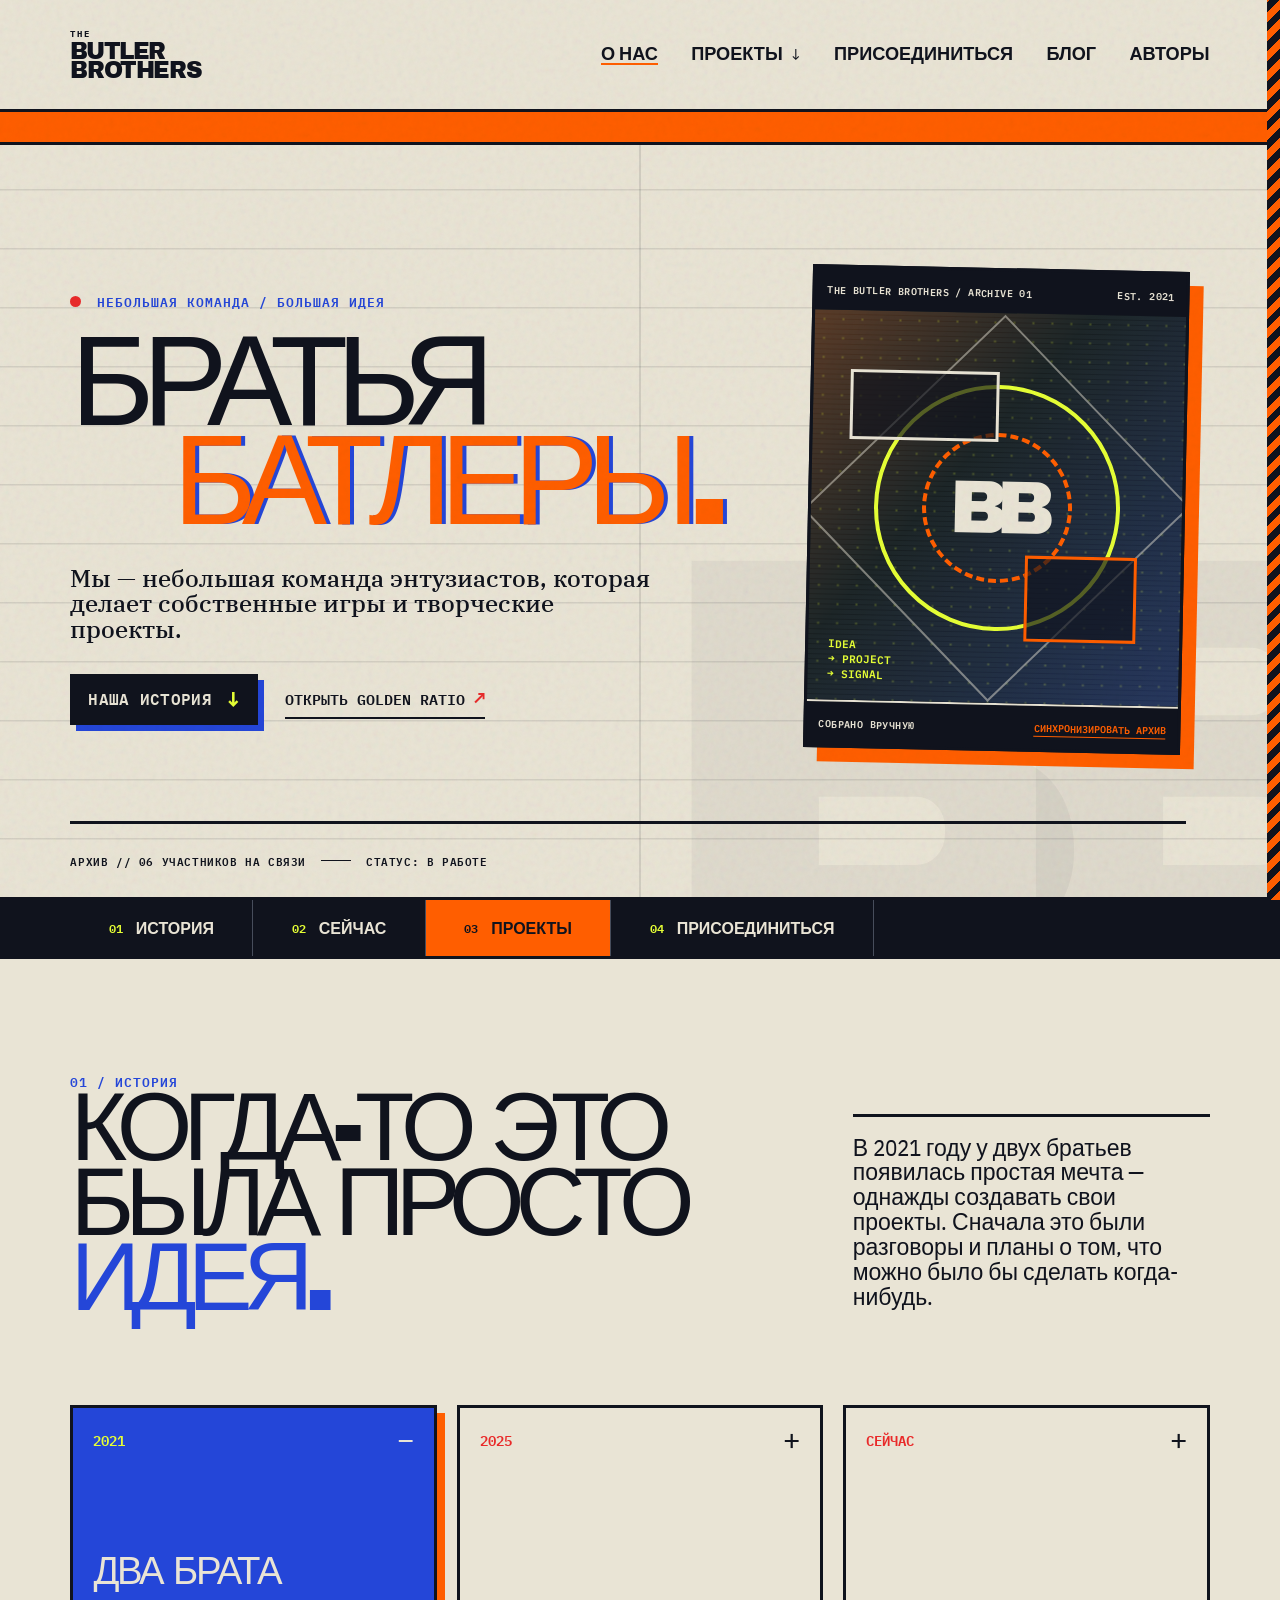
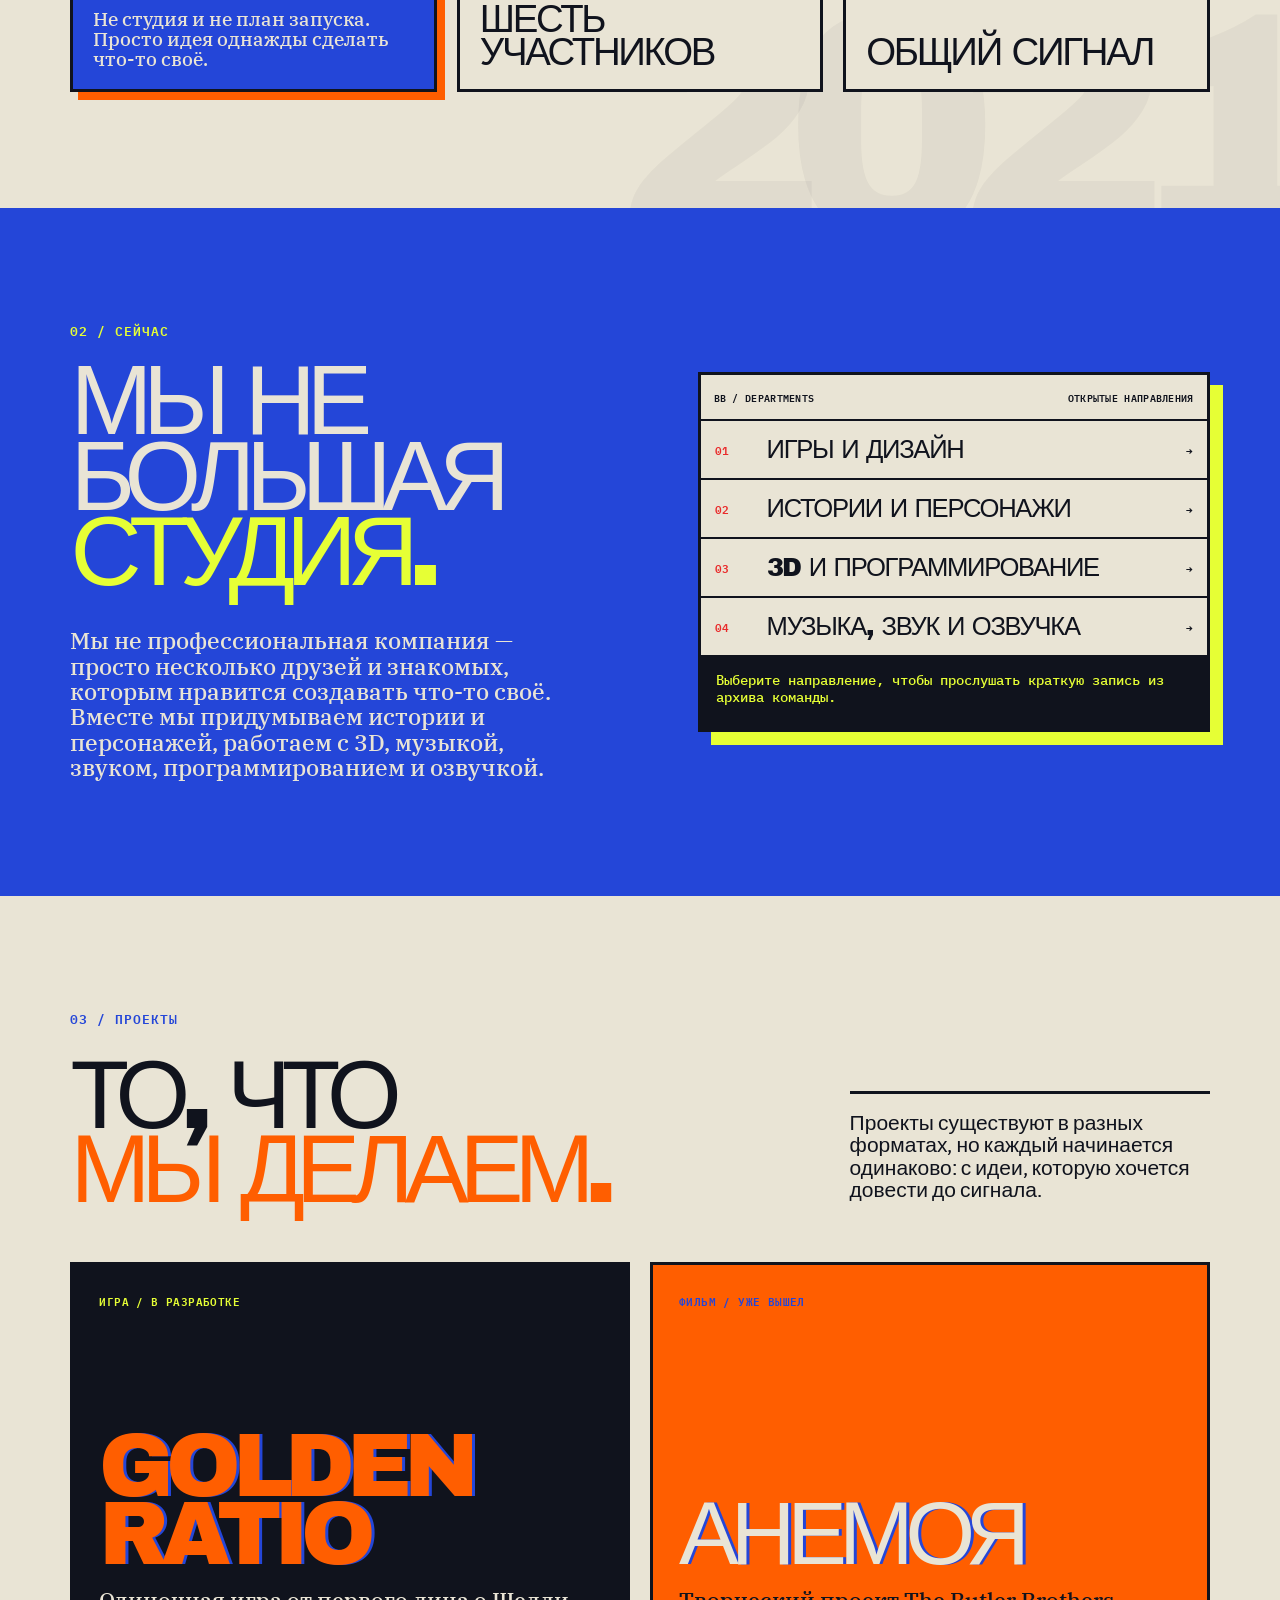
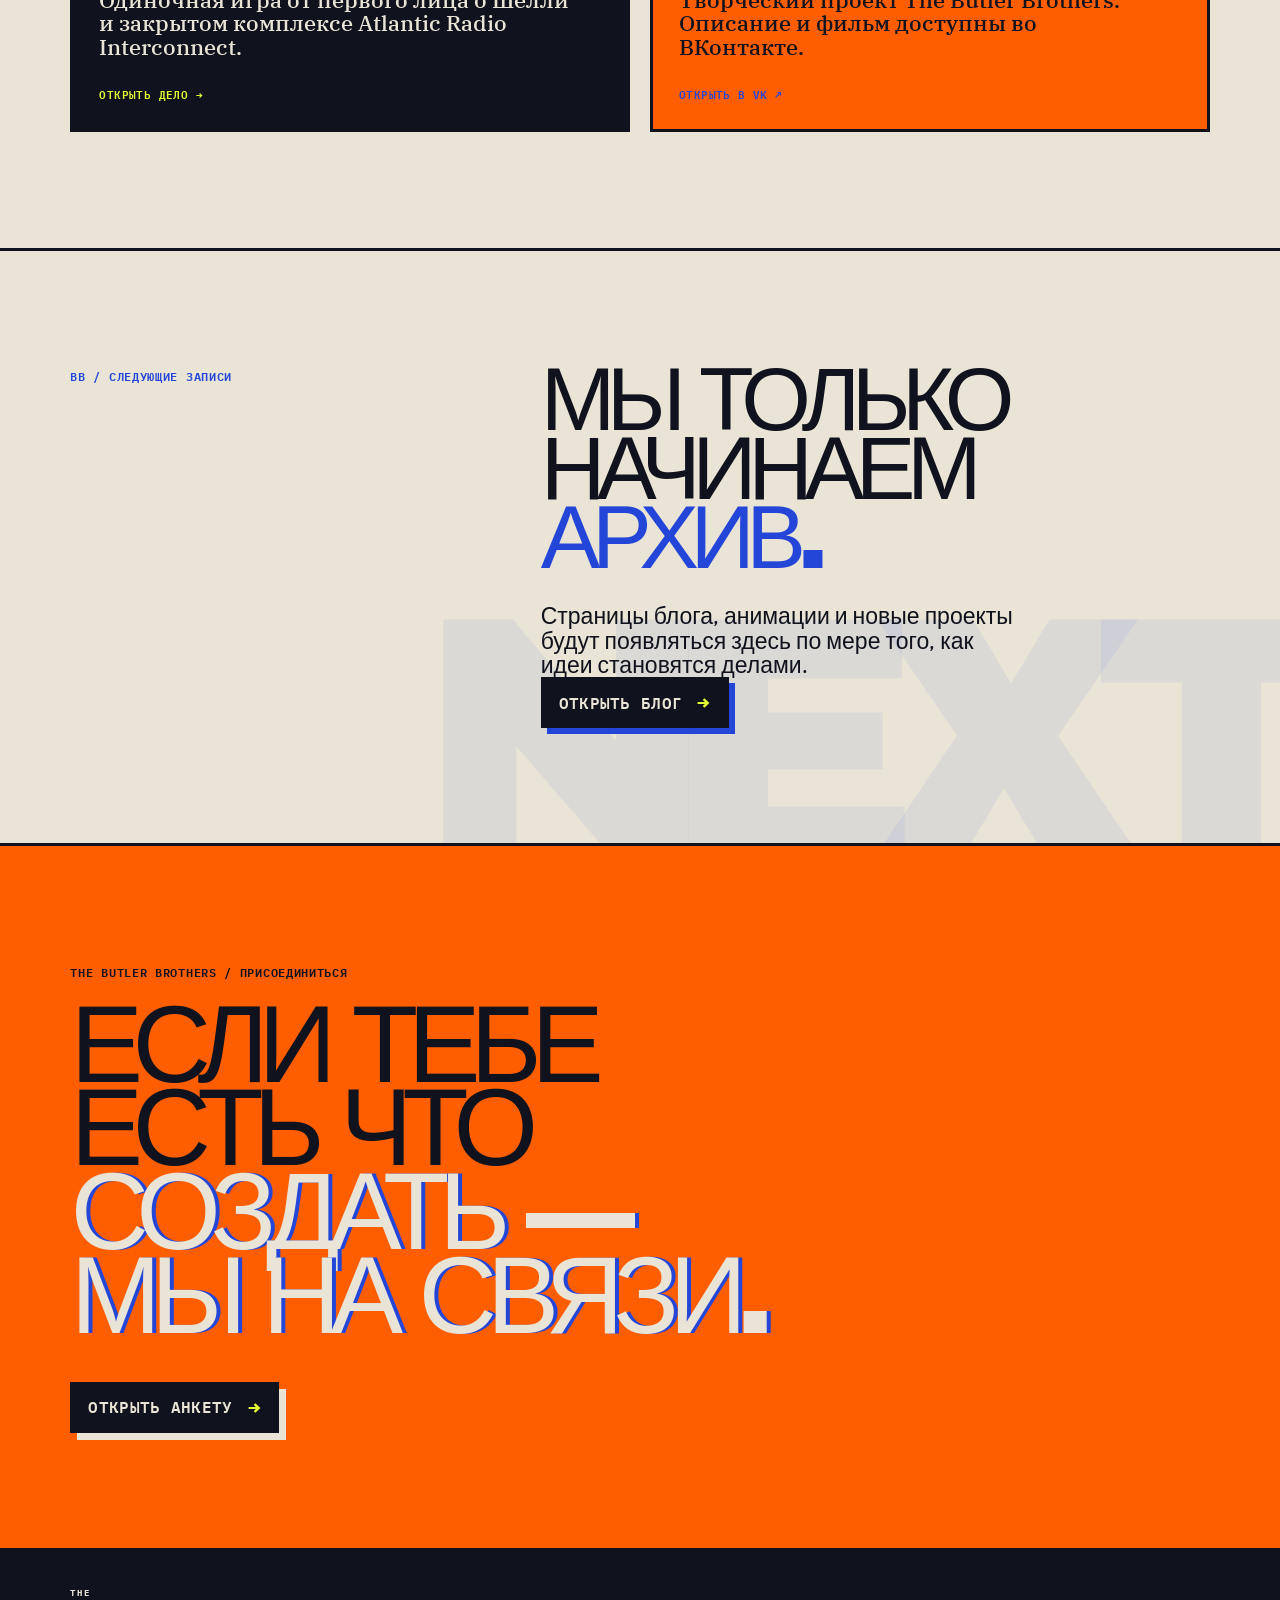
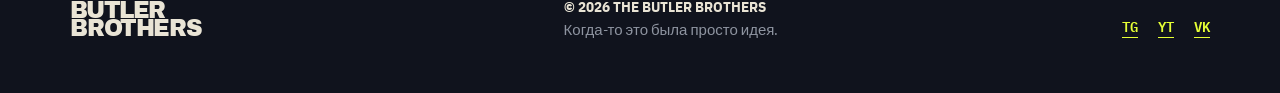
==== index.html @ ba4787a3 "Initial website version" ====
<!doctype html>
<html lang="ru">
  <head>
    <meta charset="UTF-8" />
    <meta name="viewport" content="width=device-width, initial-scale=1.0" />
    <meta name="description" content="Братья Батлеры — независимая команда, создающая игры и творческие проекты." />
    <title>Братья Батлеры — игры и творческие проекты</title>
    <link rel="preconnect" href="https://fonts.googleapis.com" />
    <link rel="preconnect" href="https://fonts.gstatic.com" crossorigin />
    <link href="https://fonts.googleapis.com/css2?family=Archivo+Black&family=IBM+Plex+Mono:wght@400;500;600&family=IBM+Plex+Sans+Condensed:wght@400;500;600;700&family=IBM+Plex+Serif:ital,wght@0,500;0,600;1,500&display=swap" rel="stylesheet" />
    <link rel="stylesheet" href="css/about.css" />
  </head>
  <body class="bb-site">
    <div class="paper-noise" aria-hidden="true"></div>
    <div class="edge-tape" aria-hidden="true"></div>

    <header class="bb-header" id="top">
      <a class="bb-wordmark" href="#top" aria-label="Братья Батлеры — в начало"><span>THE</span>BUTLER<br />BROTHERS</a>
      <nav class="bb-nav" aria-label="Навигация студии">
        <a class="is-active" href="#about">О нас</a>
        <details class="projects-menu">
          <summary>Проекты <span>↓</span></summary>
          <div class="projects-popover">
            <details class="submenu"><summary>Игры <b>→</b></summary><div class="submenu-popover"><a href="golden-ratio.html">Golden Ratio <small>в разработке</small></a></div></details>
            <details class="submenu"><summary>Фильмы <b>→</b></summary><div class="submenu-popover"><a href="https://vk.ru/wall-231162998_2" target="_blank" rel="noreferrer">Анемоя <small>описание</small></a><a href="https://vk.ru/video-231162998_456239020" target="_blank" rel="noreferrer">Смотреть фильм <small>VK ↗</small></a></div></details>
            <a href="#archive">Анимация <small>архив</small></a>
          </div>
        </details>
        <a href="join.html">Присоединиться</a>
        <a href="blog.html">Блог</a>
        <a href="authors.html">Авторы</a>
      </nav>
      <button class="mobile-menu" type="button" aria-expanded="false">МЕНЮ <span>+</span></button>
    </header>
    <nav class="mobile-nav" hidden aria-label="Мобильная навигация">
      <a href="#about">О нас</a><a href="golden-ratio.html">Golden Ratio</a><a href="https://vk.ru/wall-231162998_2" target="_blank" rel="noreferrer">Фильм «Анемоя»</a><a href="join.html">Присоединиться</a><a href="blog.html">Блог</a><a href="authors.html">Авторы</a>
    </nav>

    <div class="signal-ticker" aria-hidden="true"><div>THE BUTLER BROTHERS / INDEPENDENT PROJECTS / STORIES, GAMES, SOUND AND 3D / ESTABLISHED AS AN IDEA IN 2021 /</div></div>

    <main>
      <section class="hero" id="about" aria-labelledby="main-title">
        <div class="hero-copy">
          <p class="eyebrow"><span></span> НЕБОЛЬШАЯ КОМАНДА / БОЛЬШАЯ ИДЕЯ</p>
          <h1 id="main-title">БРАТЬЯ<br /><em>БАТЛЕРЫ.</em></h1>
          <p class="hero-lead">Мы — небольшая команда энтузиастов, которая делает собственные игры и творческие проекты.</p>
          <div class="hero-actions"><a class="dark-button" href="#story">НАША ИСТОРИЯ <b>↓</b></a><a class="text-link" href="golden-ratio.html">ОТКРЫТЬ GOLDEN RATIO <span>↗</span></a></div>
        </div>
        <div class="hero-object" aria-label="Архивный объект The Butler Brothers">
          <div class="object-top"><span>THE BUTLER BROTHERS / ARCHIVE 01</span><span>EST. 2021</span></div>
          <div class="object-core"><div class="object-ring ring-one"></div><div class="object-ring ring-two"></div><div class="object-block block-a"></div><div class="object-block block-b"></div><div class="object-grid" aria-hidden="true"></div><b>BB</b><span class="object-label">IDEA<br />→ PROJECT<br />→ SIGNAL</span></div>
          <div class="object-bottom"><span>СОБРАНО ВРУЧНУЮ</span><button type="button" data-sync-archive>СИНХРОНИЗИРОВАТЬ АРХИВ</button></div>
        </div>
        <div class="hero-status"><span data-archive-status>АРХИВ // 06 УЧАСТНИКОВ НА СВЯЗИ</span><i></i><span>СТАТУС: В РАБОТЕ</span></div>
      </section>

      <nav class="section-nav" aria-label="Навигация по странице"><a href="#story"><b>01</b> История</a><a href="#today"><b>02</b> Сейчас</a><a href="#projects"><b>03</b> Проекты</a><a href="join.html"><b>04</b> Присоединиться</a></nav>

      <section class="story" id="story">
        <div class="section-label">01 / ИСТОРИЯ</div>
        <div class="story-intro reveal"><h2>КОГДА-ТО ЭТО<br />БЫЛА ПРОСТО<br /><span>ИДЕЯ.</span></h2><p>В 2021 году у двух братьев появилась простая мечта — однажды создавать свои проекты. Сначала это были разговоры и планы о том, что можно было бы сделать когда-нибудь.</p></div>
        <div class="timeline" aria-label="История команды">
          <button class="timeline-card is-open reveal" type="button" aria-expanded="true"><span>2021</span><b>ДВА БРАТА</b><p>Не студия и не план запуска. Просто идея однажды сделать что-то своё.</p><i>−</i></button>
          <button class="timeline-card reveal" type="button" aria-expanded="false"><span>2025</span><b>ШЕСТЬ УЧАСТНИКОВ</b><p>К идее присоединились новые люди, и двое постепенно стали командой.</p><i>+</i></button>
          <button class="timeline-card reveal" type="button" aria-expanded="false"><span>СЕЙЧАС</span><b>ОБЩИЙ СИГНАЛ</b><p>Игры, истории, персонажи и первый мир, который можно пройти до конца.</p><i>+</i></button>
        </div>
      </section>

      <section class="today" id="today">
        <div class="today-copy reveal"><div class="section-label light">02 / СЕЙЧАС</div><h2>МЫ НЕ<br />БОЛЬШАЯ<br /><span>СТУДИЯ.</span></h2><p>Мы не профессиональная компания — просто несколько друзей и знакомых, которым нравится создавать что-то своё. Вместе мы придумываем истории и персонажей, работаем с 3D, музыкой, звуком, программированием и озвучкой.</p></div>
        <div class="departments reveal" aria-label="Направления команды">
          <div class="department-head"><span>BB / DEPARTMENTS</span><span>ОТКРЫТЫЕ НАПРАВЛЕНИЯ</span></div>
          <div class="department-list"><button type="button" data-department="01"><b>01</b><span>ИГРЫ И ДИЗАЙН</span><i>→</i></button><button type="button" data-department="02"><b>02</b><span>ИСТОРИИ И ПЕРСОНАЖИ</span><i>→</i></button><button type="button" data-department="03"><b>03</b><span>3D И ПРОГРАММИРОВАНИЕ</span><i>→</i></button><button type="button" data-department="04"><b>04</b><span>МУЗЫКА, ЗВУК И ОЗВУЧКА</span><i>→</i></button></div>
          <p data-department-output>Выберите направление, чтобы прослушать краткую запись из архива команды.</p>
        </div>
      </section>

      <section class="projects" id="projects">
        <div class="section-label">03 / ПРОЕКТЫ</div>
        <div class="projects-head reveal"><h2>ТО, ЧТО<br /><span>МЫ ДЕЛАЕМ.</span></h2><p>Проекты существуют в разных форматах, но каждый начинается одинаково: с идеи, которую хочется довести до сигнала.</p></div>
        <div class="projects-grid">
          <a class="project-card golden reveal" href="golden-ratio.html"><span>ИГРА / В РАЗРАБОТКЕ</span><h3>GOLDEN<br />RATIO</h3><p>Одиночная игра от первого лица о Шелли и закрытом комплексе Atlantic Radio Interconnect.</p><b>ОТКРЫТЬ ДЕЛО →</b></a>
          <a class="project-card anemoya reveal" href="https://vk.ru/wall-231162998_2" target="_blank" rel="noreferrer"><span>ФИЛЬМ / УЖЕ ВЫШЕЛ</span><h3>АНЕМОЯ</h3><p>Творческий проект The Butler Brothers. Описание и фильм доступны во ВКонтакте.</p><b>ОТКРЫТЬ В VK ↗</b></a>
        </div>
      </section>

      <section class="archive" id="archive">
        <div class="archive-mark">BB / СЛЕДУЮЩИЕ ЗАПИСИ</div>
        <div><h2>МЫ ТОЛЬКО<br />НАЧИНАЕМ<br /><span>АРХИВ.</span></h2><p>Страницы блога, анимации и новые проекты будут появляться здесь по мере того, как идеи становятся делами.</p><a class="dark-button" href="blog.html">ОТКРЫТЬ БЛОГ <b>→</b></a></div>
      </section>

      <section class="join" id="join"><p>THE BUTLER BROTHERS / ПРИСОЕДИНИТЬСЯ</p><h2>ЕСЛИ ТЕБЕ<br />ЕСТЬ ЧТО<br /><span>СОЗДАТЬ —<br />МЫ НА СВЯЗИ.</span></h2><a class="dark-button light-shadow" href="join.html">ОТКРЫТЬ АНКЕТУ <b>→</b></a></section>
    </main>

    <footer><a class="bb-wordmark footer-mark" href="#top"><span>THE</span>BUTLER<br />BROTHERS</a><div><b>© 2026 THE BUTLER BROTHERS</b><p>Когда-то это была просто идея.</p></div><div class="footer-links"><a href="#">TG</a><a href="#">YT</a><a href="#">VK</a></div></footer>
    <script src="js/about.js"></script>
  </body>
</html>
---- css/about.css ----
:root{--paper:#e9e4d5;--ink:#10131d;--blue:#2446d8;--orange:#ff5e00;--red:#e92a2a;--acid:#e6ff35;--mono:"IBM Plex Mono",monospace;--sans:"IBM Plex Sans Condensed",Arial,sans-serif;--serif:"IBM Plex Serif",Georgia,serif;--heavy:"Archivo Black",Impact,sans-serif}*{box-sizing:border-box}html{scroll-behavior:smooth}body{margin:0;background:var(--paper);color:var(--ink);font-family:var(--sans);font-size:18px;overflow-x:hidden}a{color:inherit;text-decoration:none}.paper-noise{position:fixed;inset:0;z-index:60;pointer-events:none;opacity:.08;background-image:url("data:image/svg+xml,%3Csvg viewBox='0 0 180 180' xmlns='http://www.w3.org/2000/svg'%3E%3Cfilter id='noise'%3E%3CfeTurbulence type='fractalNoise' baseFrequency='.85' numOctaves='4' stitchTiles='stitch'/%3E%3C/filter%3E%3Crect width='100%25' height='100%25' filter='url(%23noise)'/%3E%3C/svg%3E");mix-blend-mode:multiply}.edge-tape{position:fixed;z-index:61;right:0;top:0;bottom:0;width:13px;background:repeating-linear-gradient(-45deg,var(--orange) 0 7px,var(--ink) 7px 14px)}.bb-header{height:112px;padding:18px 5.5vw;display:flex;align-items:center;justify-content:space-between;gap:30px;background:var(--paper);border-bottom:3px solid var(--ink);position:relative;z-index:15}.bb-wordmark{width:150px;font:400 23px/.79 var(--heavy);letter-spacing:-1.4px}.bb-wordmark span{display:block;margin-bottom:5px;font:700 9px/1 var(--mono);letter-spacing:2px}.bb-nav{display:flex;align-items:center;gap:clamp(20px,2.6vw,48px);font:600 clamp(17px,1.42vw,21px)/1 var(--sans);text-transform:uppercase}.bb-nav>a,.projects-menu>summary{white-space:nowrap;border-bottom:2px solid transparent;transition:border-color .2s}.bb-nav>a:hover,.bb-nav>a.is-active,.projects-menu>summary:hover{border-bottom-color:var(--orange)}details summary{list-style:none;cursor:pointer}details summary::-webkit-details-marker{display:none}.projects-menu{position:relative}.projects-menu>summary{display:flex;align-items:center;gap:8px}.projects-menu>summary span{font:400 16px var(--mono)}.projects-popover{position:absolute;z-index:30;right:0;top:calc(100% + 25px);min-width:286px;padding:12px;background:var(--blue);border:3px solid var(--ink);box-shadow:8px 8px 0 var(--orange)}.projects-menu:not([open]) .projects-popover,.submenu:not([open]) .submenu-popover{display:none}.projects-popover>a,.submenu>summary{display:flex;justify-content:space-between;align-items:center;gap:14px;padding:15px 13px;border-bottom:1px solid rgba(255,255,255,.45);color:var(--paper);font:600 20px/1 var(--sans);text-transform:uppercase}.projects-popover>a:last-child{border:0}.projects-popover small{font:400 10px var(--mono);text-transform:none;opacity:.7}.submenu>summary b{font:400 19px var(--mono)}.submenu-popover{margin:0 0 6px;border-left:6px solid var(--acid);background:var(--ink)}.submenu-popover a{display:flex;justify-content:space-between;gap:12px;padding:13px 14px;color:var(--paper);font:600 17px/1 var(--sans);text-transform:uppercase}.mobile-menu,.mobile-nav{display:none}.signal-ticker{height:33px;overflow:hidden;white-space:nowrap;border-bottom:3px solid var(--ink);background:var(--orange);font:600 13px/30px var(--mono);letter-spacing:1px}.signal-ticker>div{display:inline-block;padding-left:100%;animation:moveTicker 28s linear infinite}.hero{min-height:calc(100vh - 145px);padding:clamp(63px,8vw,132px) 5.5vw 0;display:grid;grid-template-columns:1.06fr .94fr;grid-template-rows:auto 76px;gap:50px 7vw;align-items:center;position:relative;overflow:hidden;border-bottom:3px solid var(--ink);background:linear-gradient(90deg,transparent 49.9%,rgba(16,19,29,.18) 50%,transparent 50.1%),repeating-linear-gradient(0deg,transparent 0 57px,rgba(16,19,29,.1) 58px 59px),var(--paper)}.hero:before{content:"BB";position:absolute;right:-.1em;bottom:-.12em;color:rgba(16,19,29,.045);font:400 clamp(300px,45vw,670px)/.7 var(--heavy);letter-spacing:-.18em}.hero-copy{position:relative;z-index:1}.eyebrow,.section-label{margin:0;color:var(--blue);font:600 13px/1.3 var(--mono);letter-spacing:1px}.eyebrow span{display:inline-block;width:11px;height:11px;margin-right:7px;border-radius:50%;background:var(--red);animation:blink 1.2s steps(2) infinite}.hero h1,.story h2,.today h2,.projects h2,.archive h2,.join h2{margin:24px 0 0;font:400 clamp(72px,10vw,165px)/.77 var(--heavy);letter-spacing:-.095em;text-transform:uppercase}.hero h1 em{display:block;padding-left:clamp(36px,8vw,130px);font-style:normal;color:var(--orange);text-shadow:4px 0 var(--blue)}.hero-lead{max-width:580px;margin:34px 0 31px;font:500 clamp(22px,1.9vw,29px)/1.06 var(--serif)}.hero-actions{display:flex;flex-wrap:wrap;align-items:center;gap:27px}.dark-button{display:inline-flex;gap:15px;align-items:center;padding:15px 18px;background:var(--ink);box-shadow:6px 6px 0 var(--blue);color:var(--paper);font:600 16px/1 var(--mono);letter-spacing:.3px;text-transform:uppercase;transition:transform .2s,box-shadow .2s}.dark-button:hover{transform:translate(4px,4px);box-shadow:2px 2px 0 var(--blue)}.dark-button b{color:var(--acid);font-size:21px}.text-link{border-bottom:2px solid var(--ink);padding:4px 0;font:600 15px var(--mono)}.text-link span{color:var(--red);font-size:19px}.hero-object{width:min(100%,530px);justify-self:end;border:3px solid var(--ink);background:var(--ink);box-shadow:14px 14px 0 var(--orange);transform:rotate(1.2deg);position:relative;z-index:1}.object-top,.object-bottom{display:flex;justify-content:space-between;gap:10px;padding:12px;color:var(--paper);font:600 10px var(--mono);letter-spacing:.4px}.object-core{height:390px;position:relative;overflow:hidden;background:radial-gradient(circle at 50% 50%,rgba(230,255,53,.23),transparent 2px) 0 0/19px 19px,repeating-linear-gradient(0deg,rgba(0,0,0,.22) 0 1px,transparent 1px 5px),#1d2628}.object-core:after{content:"";position:absolute;inset:0;background:linear-gradient(130deg,rgba(255,94,0,.27),transparent 40%,rgba(36,70,216,.3));mix-blend-mode:screen}.object-ring{position:absolute;z-index:1;border:4px solid var(--acid);border-radius:50%;left:50%;top:50%;transform:translate(-50%,-50%);animation:orbit 12s linear infinite}.ring-one{width:246px;height:246px}.ring-two{width:150px;height:150px;border-color:var(--orange);border-style:dashed;animation-direction:reverse;animation-duration:9s}.object-block{position:absolute;z-index:2;border:3px solid var(--paper);background:rgba(16,19,29,.67)}.block-a{width:40%;height:18%;left:10%;top:15%}.block-b{width:30%;height:22%;right:12%;bottom:16%;border-color:var(--orange)}.object-grid{position:absolute;z-index:1;inset:14%;border:2px solid rgba(233,228,213,.48);transform:rotate(45deg)}.object-core>b{position:absolute;z-index:3;left:50%;top:50%;transform:translate(-50%,-50%);color:var(--paper);font:400 75px/.7 var(--heavy);letter-spacing:-.14em}.object-label{position:absolute;z-index:3;left:20px;bottom:19px;color:var(--acid);font:600 11px/1.35 var(--mono)}.object-bottom{border-top:2px solid var(--paper)}.object-bottom button{padding:0;border:0;border-bottom:1px solid var(--orange);background:none;color:var(--orange);font:600 10px var(--mono);cursor:pointer}.hero-status{grid-column:1/3;display:flex;align-items:center;gap:15px;height:76px;position:relative;z-index:1;border-top:3px solid var(--ink);font:600 11px var(--mono);letter-spacing:.6px}.hero-status i{width:30px;border-top:1px solid var(--ink)}.section-nav{display:flex;overflow-x:auto;background:var(--ink);border-bottom:3px solid var(--ink);padding-left:5.5vw;position:sticky;top:0;z-index:14}.section-nav a{flex:0 0 auto;display:flex;gap:13px;align-items:center;padding:18px clamp(20px,3vw,52px);border-right:1px solid #474d5b;color:var(--paper);font:600 16px var(--sans);text-transform:uppercase}.section-nav a b{color:var(--acid);font:600 12px var(--mono)}.section-nav a:hover,.section-nav a.is-active{background:var(--orange);color:var(--ink)}.section-nav a.is-active b{color:var(--ink)}.story{padding:clamp(75px,9vw,150px) 5.5vw;position:relative;background:var(--paper);overflow:hidden}.story:after{content:"2021";position:absolute;right:-.06em;bottom:-.1em;color:rgba(16,19,29,.04);font:400 clamp(180px,25vw,420px)/.7 var(--heavy);letter-spacing:-.13em}.story-intro{display:grid;grid-template-columns:1.1fr .6fr;gap:10vw;align-items:end;position:relative;z-index:1}.story h2{margin:0;font-size:clamp(58px,7.6vw,128px)}.story h2 span{color:var(--blue)}.story-intro p{margin:0 0 7px;max-width:480px;border-top:3px solid var(--ink);padding-top:18px;font-size:clamp(22px,1.8vw,28px);line-height:1.08}.timeline{position:relative;z-index:1;display:grid;grid-template-columns:repeat(3,1fr);gap:20px;margin-top:clamp(55px,7vw,105px)}.timeline-card{min-height:287px;display:flex;flex-direction:column;align-items:flex-start;gap:0;padding:20px;border:3px solid var(--ink);background:var(--paper);color:var(--ink);text-align:left;cursor:pointer;transition:background .25s,transform .25s,box-shadow .25s}.timeline-card:hover,.timeline-card.is-open{background:var(--blue);color:var(--paper);transform:translateY(-7px);box-shadow:8px 8px 0 var(--orange)}.timeline-card>span{font:600 14px var(--mono);color:var(--red)}.timeline-card.is-open>span{color:var(--acid)}.timeline-card b{margin-top:auto;font:400 clamp(31px,3vw,47px)/.86 var(--heavy);letter-spacing:-.06em}.timeline-card p{max-height:0;overflow:hidden;margin:0;font:500 19px/1.06 var(--serif);transition:max-height .3s ease,margin .3s}.timeline-card.is-open p{max-height:120px;margin-top:21px}.timeline-card i{position:absolute;font:400 29px/.7 var(--mono);align-self:flex-end;top:24px;font-style:normal}.today{padding:clamp(75px,9vw,150px) 5.5vw;background:var(--blue);color:var(--paper);display:grid;grid-template-columns:1fr 1fr;gap:9vw;align-items:center}.section-label.light{color:var(--acid)}.today h2{font-size:clamp(56px,7.7vw,129px)}.today h2 span{color:var(--acid)}.today-copy>p{max-width:510px;margin:37px 0 0;font:500 clamp(22px,1.8vw,28px)/1.1 var(--serif)}.departments{border:3px solid var(--ink);box-shadow:13px 13px 0 var(--acid);background:var(--paper);color:var(--ink)}.department-head{display:flex;justify-content:space-between;gap:12px;padding:13px;border-bottom:2px solid var(--ink);font:600 10px var(--mono);letter-spacing:.3px}.department-list button{width:100%;display:grid;grid-template-columns:42px 1fr auto;gap:10px;align-items:center;padding:17px 14px;border:0;border-bottom:2px solid var(--ink);background:transparent;color:inherit;text-align:left;cursor:pointer;transition:background .2s}.department-list button:last-child{border:0}.department-list button:hover,.department-list button.is-selected{background:var(--orange)}.department-list b,.department-list i{font:600 11px var(--mono);font-style:normal}.department-list b{color:var(--red)}.department-list span{font:400 clamp(21px,2vw,31px)/.9 var(--heavy);letter-spacing:-.05em}.departments>p{min-height:74px;margin:0;padding:15px;border-top:2px solid var(--ink);font:500 14px/1.25 var(--mono);background:var(--ink);color:var(--acid)}.projects{padding:clamp(75px,9vw,150px) 5.5vw;background:var(--paper)}.projects-head{display:flex;align-items:end;justify-content:space-between;gap:70px;margin-top:32px}.projects h2{margin:0;font-size:clamp(59px,7.5vw,126px)}.projects h2 span{color:var(--orange)}.projects-head p{max-width:360px;margin:0 0 7px;border-top:3px solid var(--ink);padding-top:17px;font-size:21px;line-height:1.07}.projects-grid{display:grid;grid-template-columns:1fr 1fr;gap:20px;margin-top:55px}.project-card{min-height:470px;padding:26px;display:flex;flex-direction:column;border:3px solid var(--ink);transition:transform .25s,box-shadow .25s}.project-card:hover{transform:translateY(-8px);box-shadow:11px 11px 0 var(--blue)}.project-card>span,.project-card>b{font:600 11px var(--mono);letter-spacing:.4px}.project-card h3{margin:auto 0 20px;font:400 clamp(55px,7vw,110px)/.76 var(--heavy);letter-spacing:-.09em}.project-card p{max-width:480px;margin:0 0 26px;font:500 22px/1.07 var(--serif)}.golden{background:var(--ink);color:var(--paper)}.golden>span{color:var(--acid)}.golden h3{color:var(--orange);text-shadow:3px 0 var(--blue)}.golden>b{color:var(--acid)}.anemoya{background:var(--orange);color:var(--ink)}.anemoya>span{color:var(--blue)}.anemoya h3{color:var(--paper);text-shadow:3px 0 var(--blue)}.anemoya>b{color:var(--blue)}.archive{min-height:430px;padding:clamp(70px,9vw,140px) 5.5vw;background:var(--paper);border-top:3px solid var(--ink);display:grid;grid-template-columns:.55fr 1fr;gap:8vw;align-items:center;position:relative;overflow:hidden}.archive:after{content:"NEXT";position:absolute;right:-.05em;bottom:-.08em;color:rgba(36,70,216,.07);font:400 clamp(170px,28vw,460px)/.7 var(--heavy);letter-spacing:-.15em}.archive-mark{align-self:start;color:var(--blue);font:600 12px var(--mono);letter-spacing:.7px}.archive>div{position:relative;z-index:1}.archive h2{margin:0;font-size:clamp(55px,7vw,118px)}.archive h2 span{color:var(--blue)}.archive p{max-width:480px;margin:30px 0 0;font-size:23px;line-height:1.08}.join{min-height:58vh;padding:clamp(70px,9vw,150px) 5.5vw;background:var(--orange);border-top:3px solid var(--ink)}.join>p{margin:0;font:600 12px var(--mono);letter-spacing:.7px}.join h2{margin:22px 0 43px;font-size:clamp(59px,8.5vw,143px)}.join h2 span{color:var(--paper);text-shadow:4px 0 var(--blue)}.light-shadow{box-shadow:7px 7px 0 var(--paper)}footer{padding:40px 5.5vw 55px;display:flex;justify-content:space-between;align-items:end;gap:30px;background:var(--ink);color:var(--paper)}footer>div:nth-child(2){font-size:15px;line-height:1.15}footer p{margin:6px 0 0;color:#8e94a0}.footer-links{display:flex;gap:20px;font:600 14px var(--mono)}.footer-links a{border-bottom:1px solid var(--acid);color:var(--acid)}.reveal{opacity:0;transform:translateY(28px);transition:opacity .65s ease,transform .65s ease}.reveal.is-visible{opacity:1;transform:none}@keyframes moveTicker{to{transform:translateX(-100%)}}@keyframes blink{50%{opacity:.2}}@keyframes orbit{to{transform:translate(-50%,-50%) rotate(360deg)}}@media (max-width:900px){.bb-header{height:86px;padding:15px 7vw}.bb-wordmark{width:120px;font-size:18px}.bb-nav{display:none}.mobile-menu{display:block;border:2px solid var(--ink);padding:8px;background:var(--paper);font:600 14px var(--mono);cursor:pointer}.mobile-menu span{margin-left:8px;font-size:18px}.mobile-nav{position:absolute;z-index:40;top:86px;left:0;right:13px;padding:11px 7vw;border-bottom:3px solid var(--ink);background:var(--blue);grid-template-columns:1fr 1fr}.mobile-nav.is-open{display:grid}.mobile-nav a{padding:13px 0;border-bottom:1px solid rgba(233,228,213,.38);color:var(--paper);font:600 19px var(--sans);text-transform:uppercase}.signal-ticker{font-size:10px}.hero{display:block;min-height:auto;padding:60px 7vw 0}.hero h1{font-size:clamp(72px,18vw,138px)}.hero-object{margin:55px auto 56px;justify-self:auto}.hero-status{height:69px}.section-nav{padding-left:0}.section-nav a{padding:15px 20px}.story,.today,.projects,.archive,.join{padding-left:7vw;padding-right:7vw}.story-intro,.today,.archive{grid-template-columns:1fr;gap:38px}.story h2,.today h2,.projects h2,.archive h2,.join h2{font-size:clamp(55px,14vw,105px)}.story-intro p{margin:0}.timeline{margin-top:50px}.today{gap:52px}.today-copy>p{font-size:23px}.departments{max-width:650px;justify-self:end}.projects-head{display:block}.projects-head p{margin:30px 0 0}.projects-grid{grid-template-columns:1fr}.project-card{min-height:370px}.archive-mark{align-self:auto}.archive p{font-size:21px}.join{min-height:48vh}footer{padding:35px 7vw;align-items:flex-start;flex-direction:column}.footer-links{align-self:stretch;justify-content:space-between}}@media (max-width:540px){.hero{padding-top:44px}.hero h1{font-size:62px}.hero h1 em{padding-left:31px}.hero-lead{font-size:21px}.hero-actions{gap:20px}.text-link{font-size:13px}.object-core{height:310px}.ring-one{width:205px;height:205px}.ring-two{width:130px;height:130px}.hero-status{overflow:hidden;white-space:nowrap;font-size:9px}.timeline{grid-template-columns:1fr;gap:14px}.timeline-card{min-height:185px}.timeline-card p{font-size:18px}.department-head{font-size:8px}.department-list button{padding:15px 11px}.department-list span{font-size:21px}.projects-grid{margin-top:37px}.project-card{min-height:330px}.project-card p{font-size:20px}.archive{min-height:380px}.archive p{font-size:20px}.join h2{font-size:55px}}
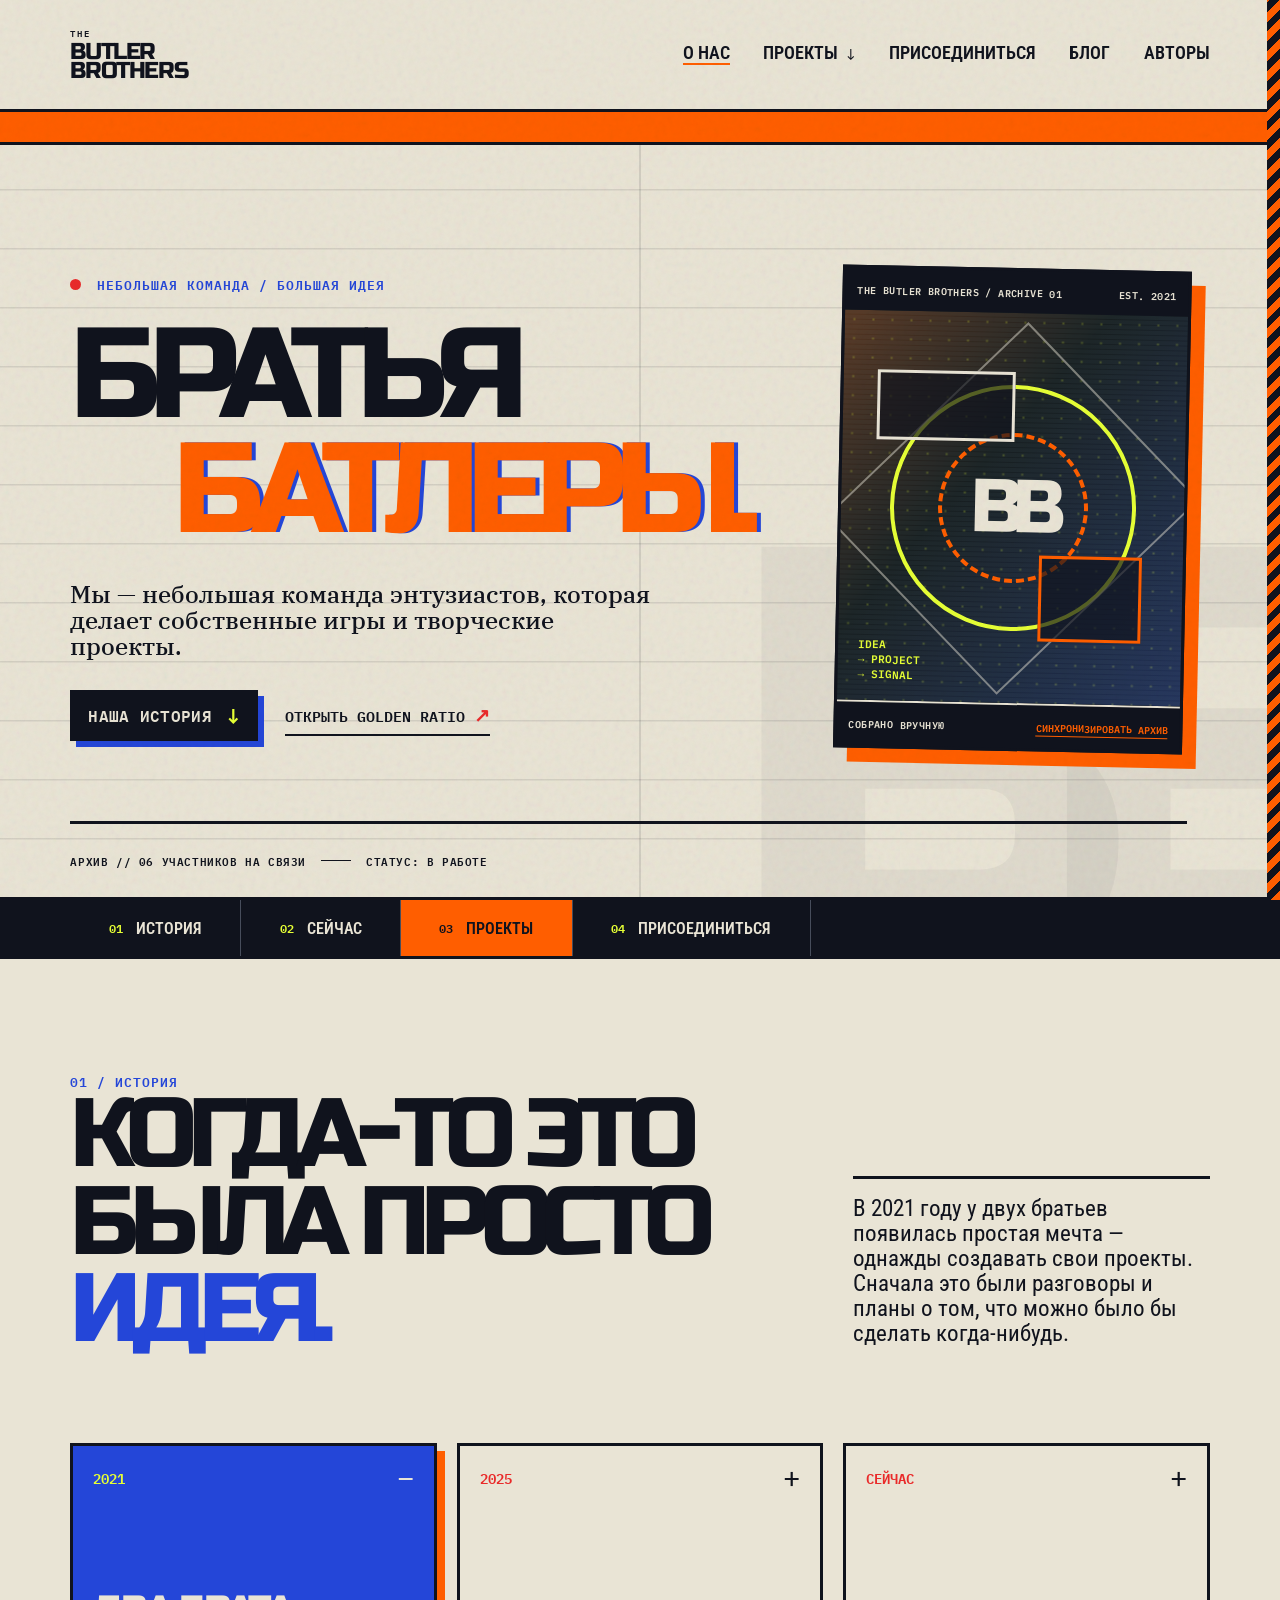
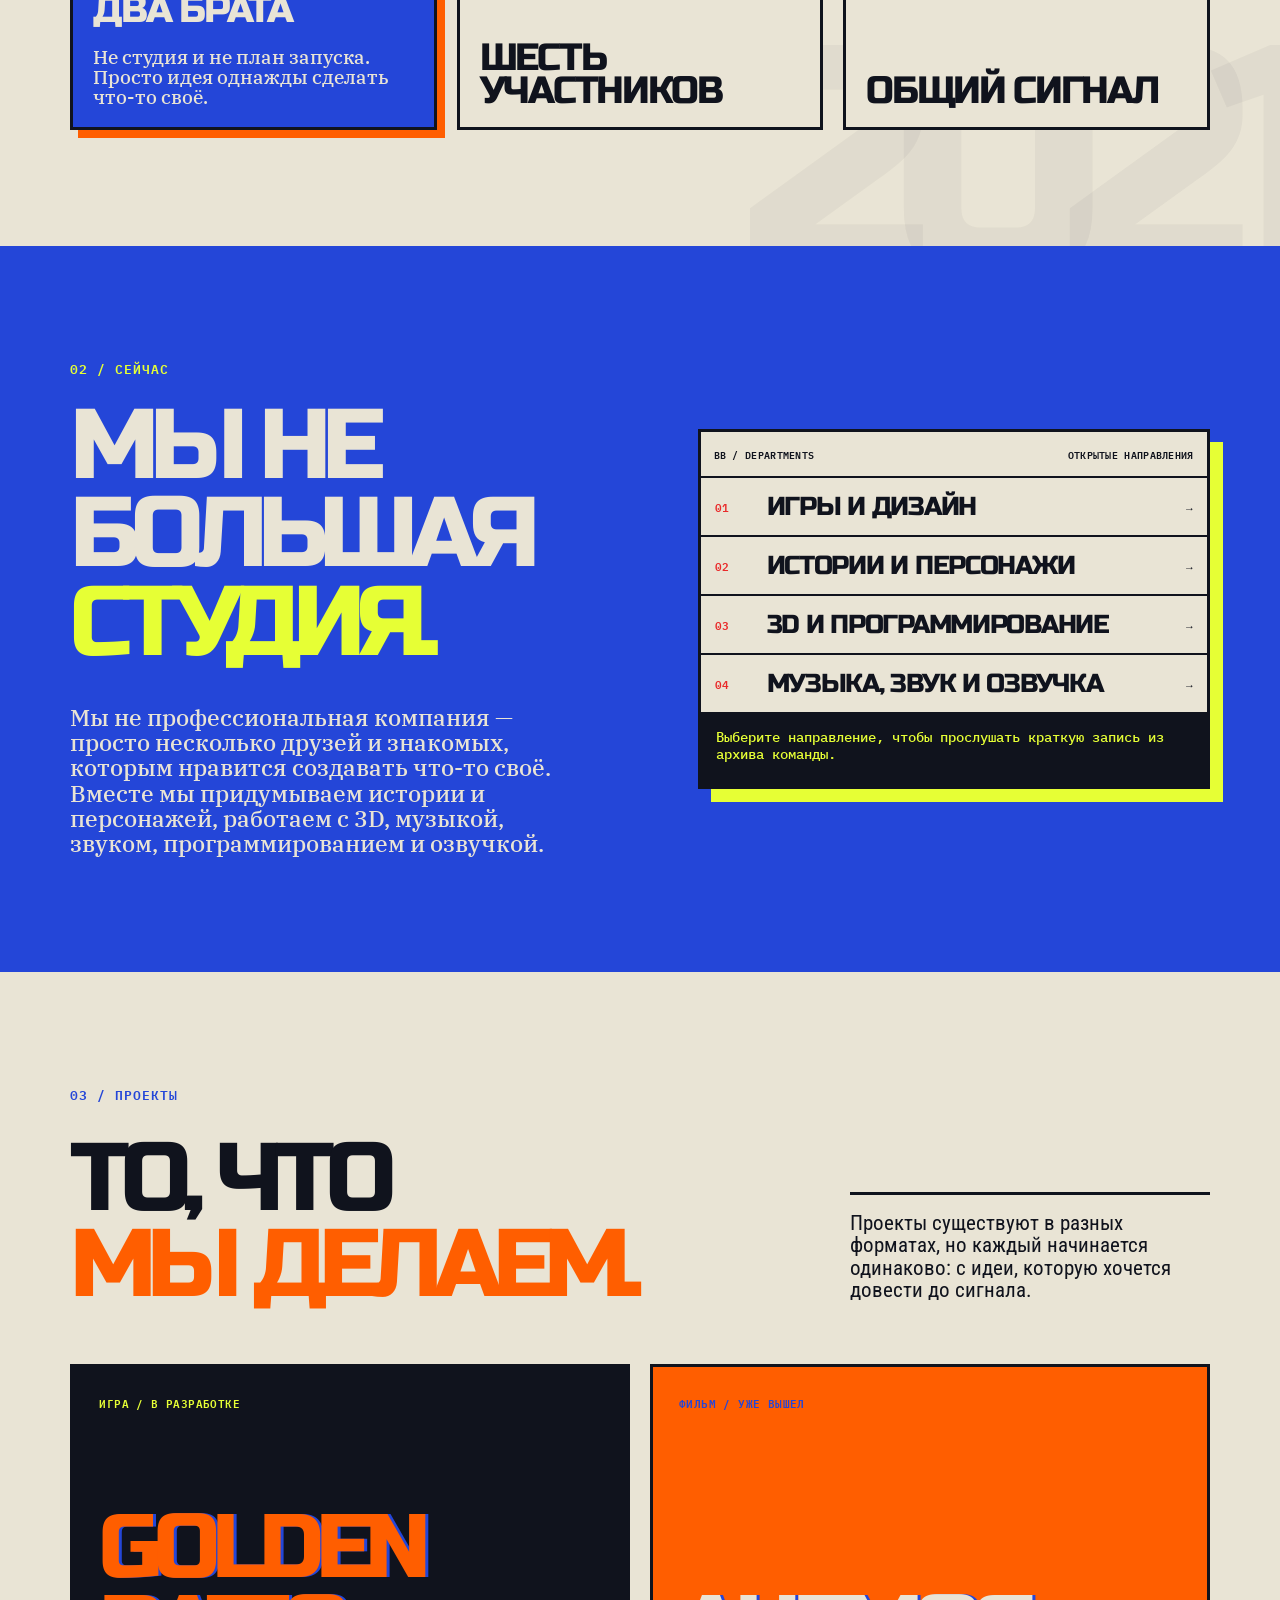
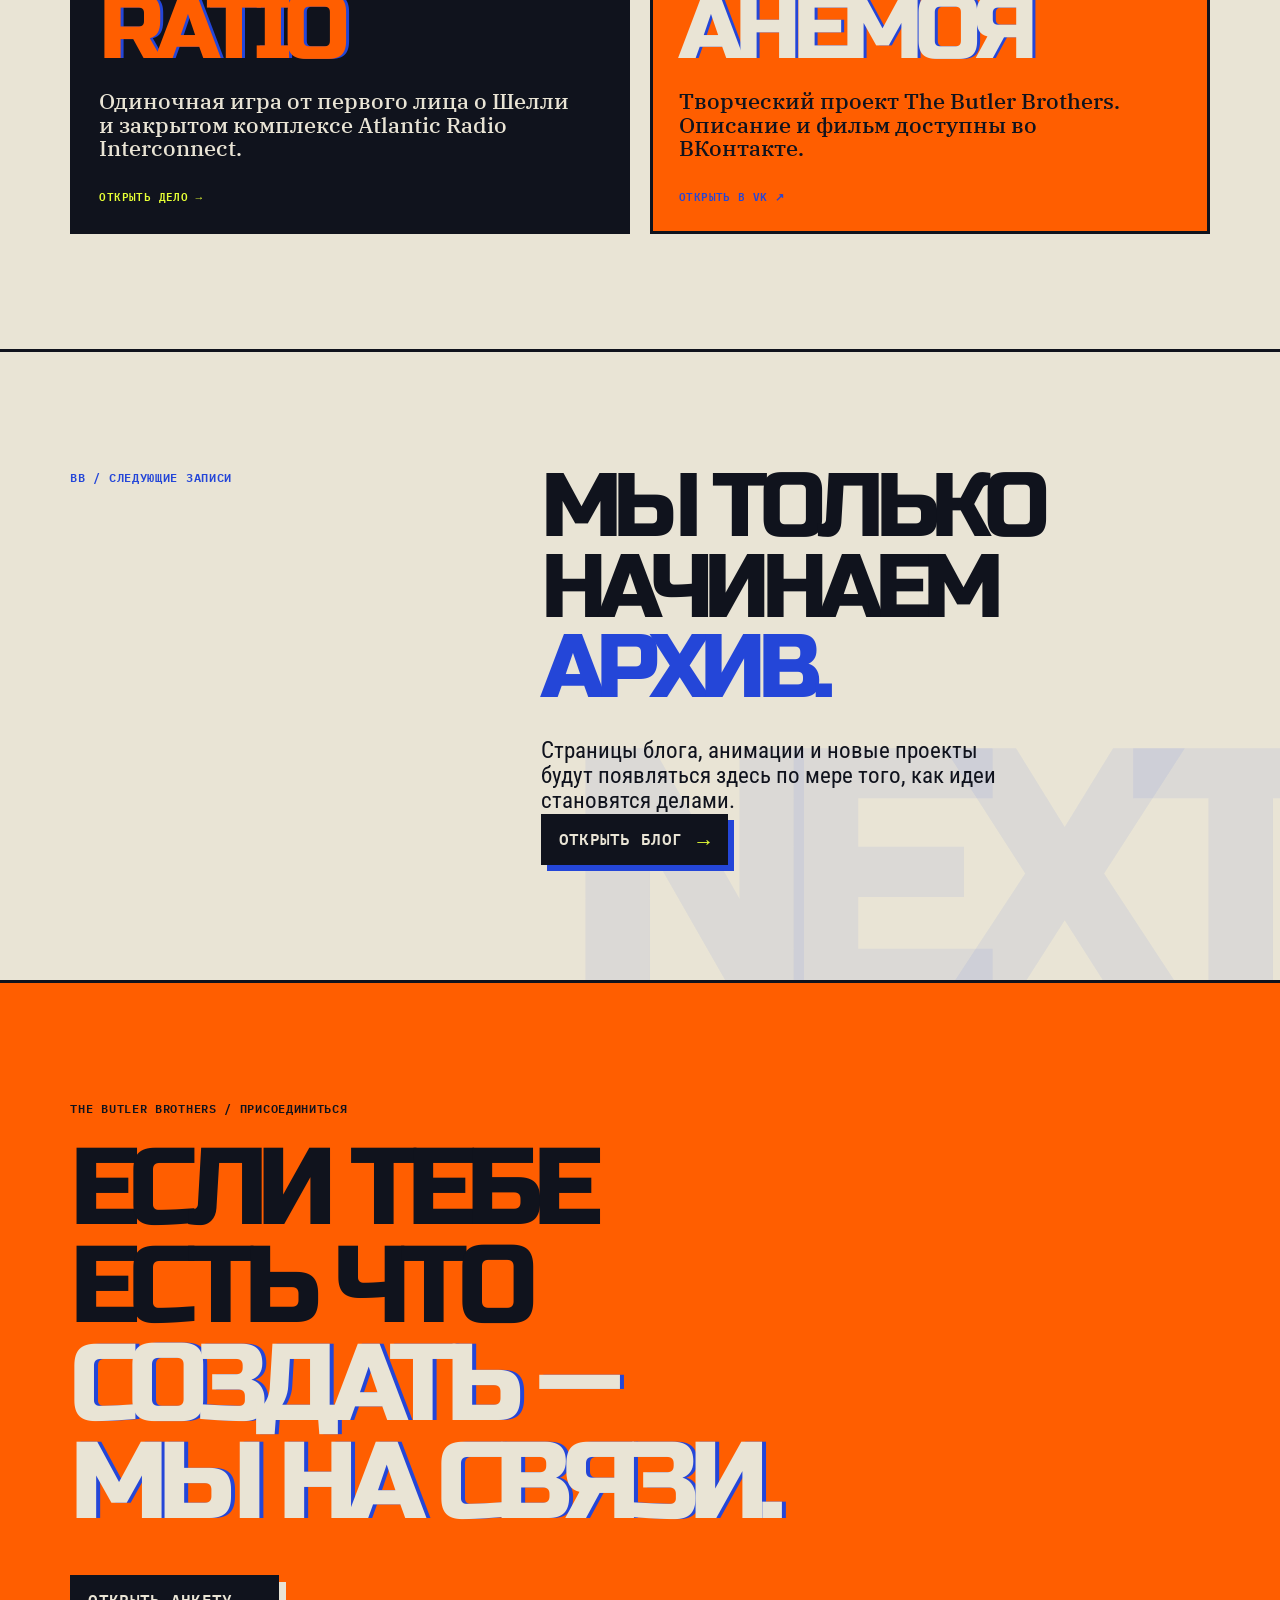
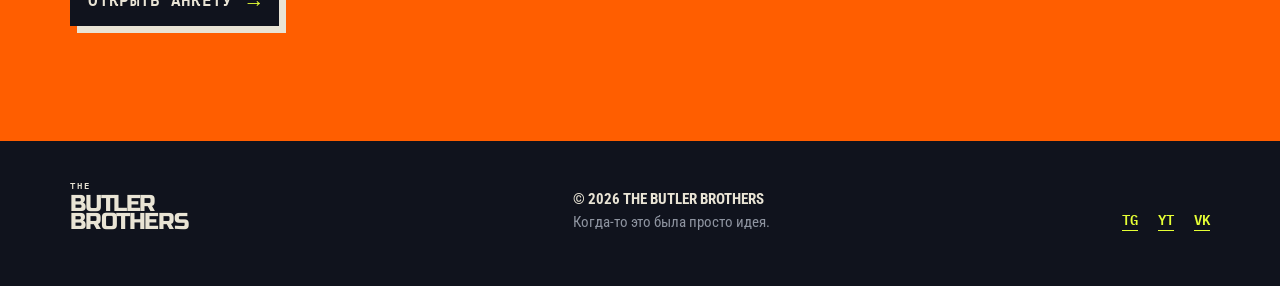
==== commit e7a89b34: "Fix cross-platform Cyrillic typography" ====
--- a/index.html
+++ b/index.html
@@ -5,10 +5,8 @@
     <meta name="viewport" content="width=device-width, initial-scale=1.0" />
     <meta name="description" content="Братья Батлеры — независимая команда, создающая игры и творческие проекты." />
     <title>Братья Батлеры — игры и творческие проекты</title>
-    <link rel="preconnect" href="https://fonts.googleapis.com" />
-    <link rel="preconnect" href="https://fonts.gstatic.com" crossorigin />
-    <link href="https://fonts.googleapis.com/css2?family=Archivo+Black&family=IBM+Plex+Mono:wght@400;500;600&family=IBM+Plex+Sans+Condensed:wght@400;500;600;700&family=IBM+Plex+Serif:ital,wght@0,500;0,600;1,500&display=swap" rel="stylesheet" />
     <link rel="stylesheet" href="css/about.css" />
+    <link rel="stylesheet" href="css/fonts.css" />
   </head>
   <body class="bb-site">
     <div class="paper-noise" aria-hidden="true"></div>
--- a/css/fonts.css
+++ b/css/fonts.css
@@ -0,0 +1,130 @@
+/* Local fonts keep the typography consistent when a visitor cannot reach Google Fonts. */
+@font-face {
+  font-family: "Butler Sans";
+  src: url("../assets/fonts/roboto-condensed-cyrillic.woff2") format("woff2");
+  font-style: normal;
+  font-weight: 100 900;
+  font-display: block;
+  unicode-range: U+0301, U+0400-045F, U+0490-0491, U+04B0-04B1, U+2116;
+}
+
+@font-face {
+  font-family: "Butler Sans";
+  src: url("../assets/fonts/roboto-condensed-latin.woff2") format("woff2");
+  font-style: normal;
+  font-weight: 100 900;
+  font-display: block;
+  unicode-range: U+0000-00FF, U+0131, U+0152-0153, U+02BB-02BC, U+02C6, U+02DA, U+02DC, U+2000-206F, U+20AC, U+2113, U+2190-21FF, U+2212, U+2215, U+FEFF, U+FFFD;
+}
+
+@font-face {
+  font-family: "Butler Display";
+  src: url("../assets/fonts/russo-one-cyrillic.woff2") format("woff2");
+  font-style: normal;
+  font-weight: 400;
+  font-display: block;
+  unicode-range: U+0301, U+0400-045F, U+0490-0491, U+04B0-04B1, U+2116;
+}
+
+@font-face {
+  font-family: "Butler Display";
+  src: url("../assets/fonts/russo-one-latin.woff2") format("woff2");
+  font-style: normal;
+  font-weight: 400;
+  font-display: block;
+  unicode-range: U+0000-00FF, U+0131, U+0152-0153, U+02BB-02BC, U+02C6, U+02DA, U+02DC, U+2000-206F, U+20AC, U+2113, U+2190-21FF, U+2212, U+2215, U+FEFF, U+FFFD;
+}
+
+@font-face {
+  font-family: "Butler Mono";
+  src: url("../assets/fonts/ibm-plex-mono-400-cyrillic.woff2") format("woff2");
+  font-style: normal;
+  font-weight: 400;
+  font-display: block;
+  unicode-range: U+0301, U+0400-045F, U+0490-0491, U+04B0-04B1, U+2116;
+}
+
+@font-face {
+  font-family: "Butler Mono";
+  src: url("../assets/fonts/ibm-plex-mono-400-latin.woff2") format("woff2");
+  font-style: normal;
+  font-weight: 400;
+  font-display: block;
+  unicode-range: U+0000-00FF, U+0131, U+0152-0153, U+02BB-02BC, U+02C6, U+02DA, U+02DC, U+2000-206F, U+20AC, U+2113, U+2190-21FF, U+2212, U+2215, U+FEFF, U+FFFD;
+}
+
+@font-face {
+  font-family: "Butler Mono";
+  src: url("../assets/fonts/ibm-plex-mono-500-cyrillic.woff2") format("woff2");
+  font-style: normal;
+  font-weight: 500;
+  font-display: block;
+  unicode-range: U+0301, U+0400-045F, U+0490-0491, U+04B0-04B1, U+2116;
+}
+
+@font-face {
+  font-family: "Butler Mono";
+  src: url("../assets/fonts/ibm-plex-mono-500-latin.woff2") format("woff2");
+  font-style: normal;
+  font-weight: 500;
+  font-display: block;
+  unicode-range: U+0000-00FF, U+0131, U+0152-0153, U+02BB-02BC, U+02C6, U+02DA, U+02DC, U+2000-206F, U+20AC, U+2113, U+2190-21FF, U+2212, U+2215, U+FEFF, U+FFFD;
+}
+
+@font-face {
+  font-family: "Butler Mono";
+  src: url("../assets/fonts/ibm-plex-mono-600-cyrillic.woff2") format("woff2");
+  font-style: normal;
+  font-weight: 600;
+  font-display: block;
+  unicode-range: U+0301, U+0400-045F, U+0490-0491, U+04B0-04B1, U+2116;
+}
+
+@font-face {
+  font-family: "Butler Mono";
+  src: url("../assets/fonts/ibm-plex-mono-600-latin.woff2") format("woff2");
+  font-style: normal;
+  font-weight: 600;
+  font-display: block;
+  unicode-range: U+0000-00FF, U+0131, U+0152-0153, U+02BB-02BC, U+02C6, U+02DA, U+02DC, U+2000-206F, U+20AC, U+2113, U+2190-21FF, U+2212, U+2215, U+FEFF, U+FFFD;
+}
+
+@font-face {
+  font-family: "Butler Serif";
+  src: url("../assets/fonts/ibm-plex-serif-500-cyrillic.woff2") format("woff2");
+  font-style: normal;
+  font-weight: 500;
+  font-display: block;
+  unicode-range: U+0301, U+0400-045F, U+0490-0491, U+04B0-04B1, U+2116;
+}
+
+@font-face {
+  font-family: "Butler Serif";
+  src: url("../assets/fonts/ibm-plex-serif-500-latin.woff2") format("woff2");
+  font-style: normal;
+  font-weight: 500;
+  font-display: block;
+  unicode-range: U+0000-00FF, U+0131, U+0152-0153, U+02BB-02BC, U+02C6, U+02DA, U+02DC, U+2000-206F, U+20AC, U+2113, U+2190-21FF, U+2212, U+2215, U+FEFF, U+FFFD;
+}
+
+:root {
+  --mono: "Butler Mono", ui-monospace, Consolas, monospace;
+  --sans: "Butler Sans", "Arial Narrow", Arial, sans-serif;
+  --serif: "Butler Serif", Georgia, serif;
+  --heavy: "Butler Display", "Arial Black", sans-serif;
+}
+
+/* The previous display fallback was Impact, whose Windows line metrics are taller.
+   These values retain the compact composition without letting Cyrillic lines collide. */
+.bb-site h1,
+.bb-site h2,
+.bb-site h3,
+.ari-site h1,
+.ari-site h2,
+.ari-site h3,
+.ari-portal h1,
+.ari-portal h2,
+.ari-portal h3 {
+  line-height: 0.9;
+  font-synthesis: none;
+}
